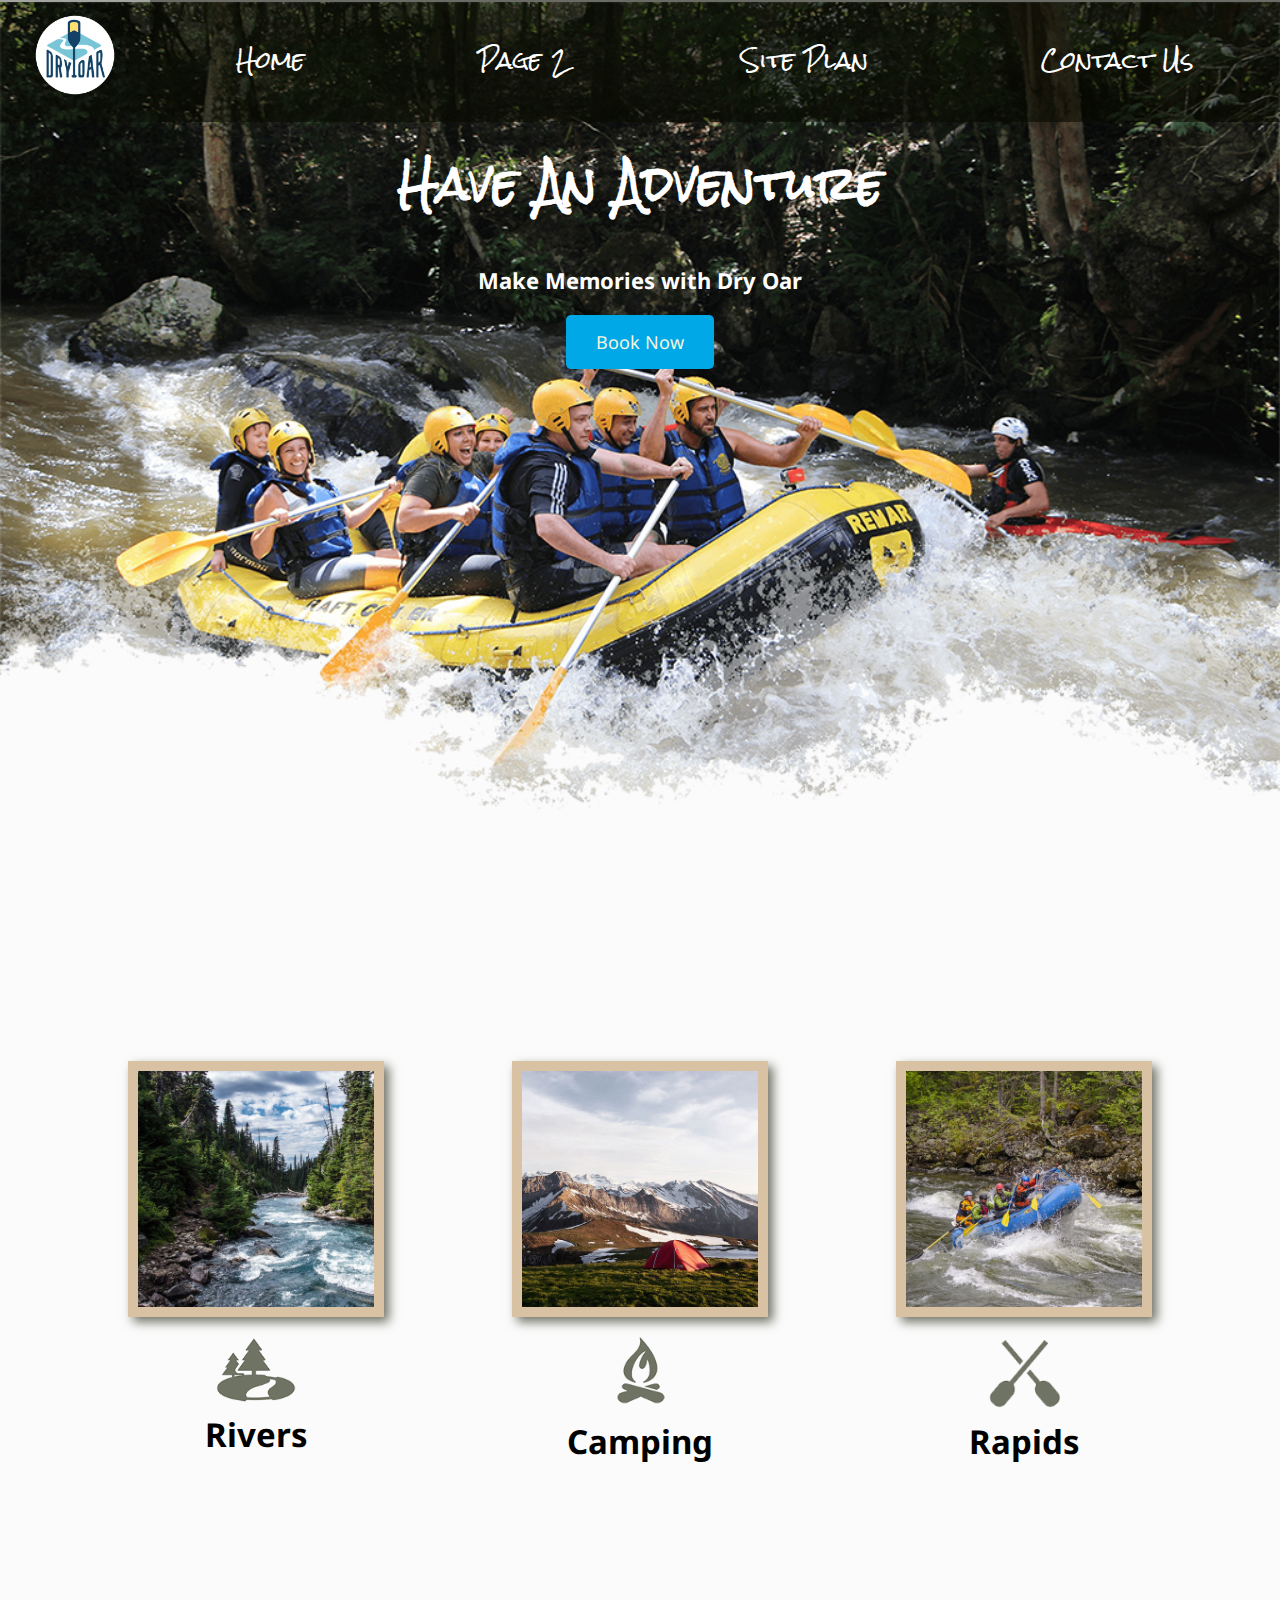
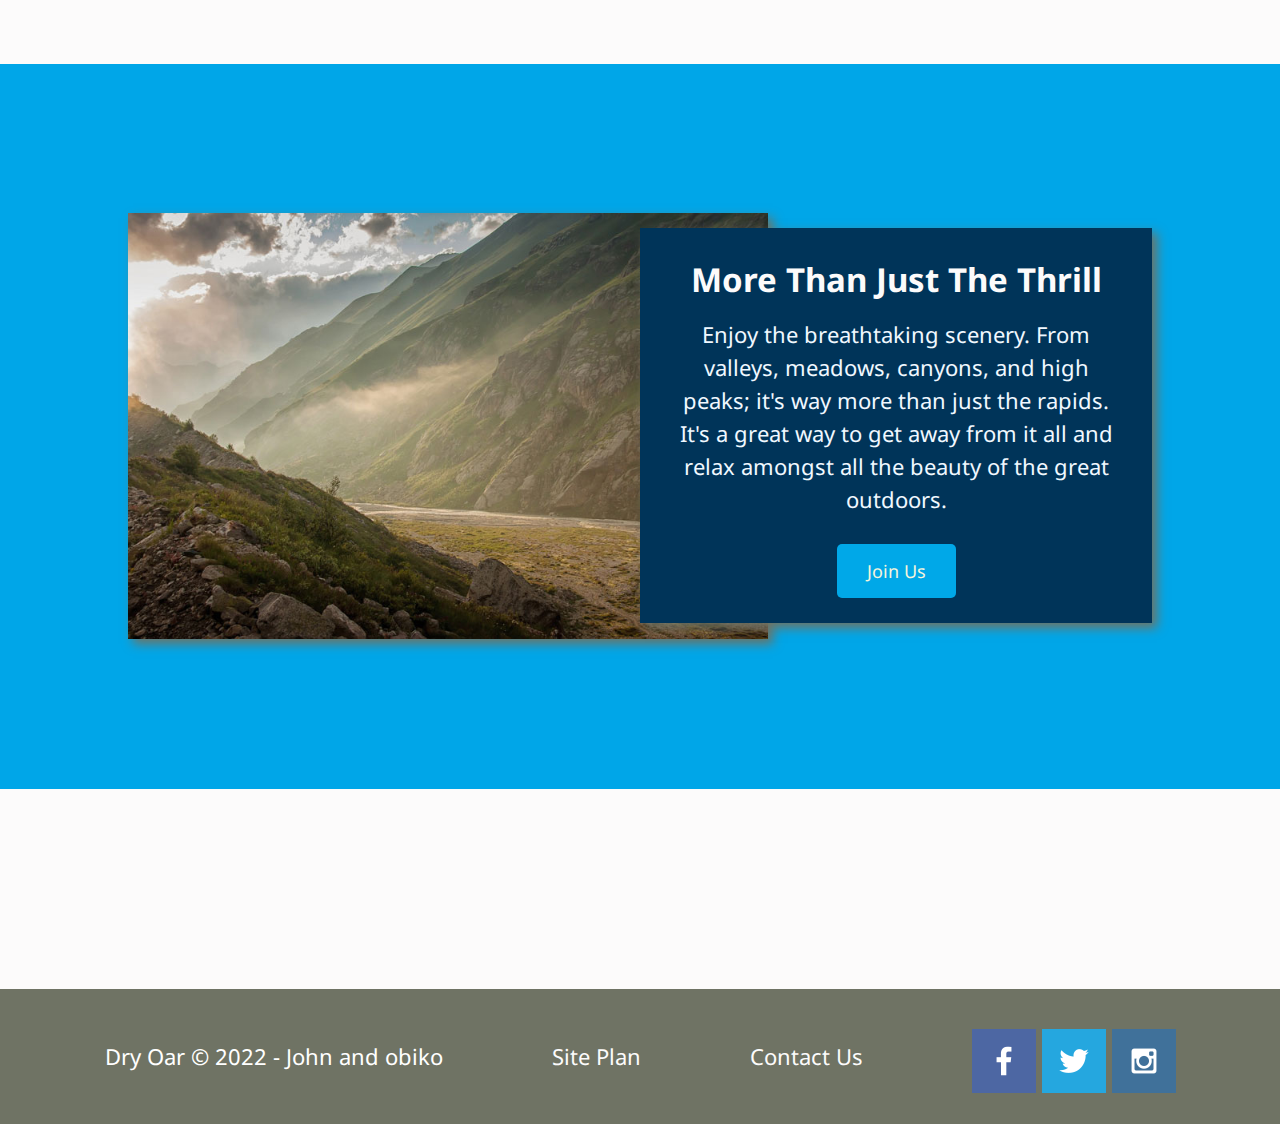
==== index.html @ a0aaf91a "Code Added" ====
<!DOCTYPE html>
<html lang="en">
<head>
    <meta charset="UTF-8">
    <meta http-equiv="X-UA-Compatible" content="IE=edge">
    <meta name="viewport" content="width=device-width, initial-scale=1.0">
    <link rel="stylesheet" href="styles/style.css">
    <title>Whitewater Rafting Vacations | Dry Oar Boating | Home</title>
</head>
<body>
    <div id="content">
        <header>
            <a id="logo_link" href="index.html">
                <img class="logo" src="images/logo.png" alt="Dry Oar Logo">
            </a>
            <nav>
                <a href="index.html">Home</a>
                <a href="#">Page 2</a>
                <a href="site-plan-rafting.html">Site Plan</a>
                <a href="contactus.html">Contact Us</a>
            </nav>
        </header>
        <div id="hero">
            <div id="hero-box">
                <img id="hero-img" src="images/hero.png" alt="People enjoying white water rafting">
            </div>
            <section id="hero-msg">
                <h1 class="home-title">Have An Adventure</h1>
                <h4>Make Memories with Dry Oar</h4>
                <div class="button-box">
                    <a class="book" href="rates.html">Book Now</a>
                </div>
            </section>
        </div>
        <main class="home-grid">
            <section class="rivers-card">
                <img class="card-img" src="images/rivers.jpg" alt="river in forest">
                <img class="icon" src="images/river_icon.png" alt="river icon">
                <h2>Rivers</h2>
            </section>
            <section class="camping-card">
                <img class="card-img" src="images/camping.jpg" alt="tent in mountains">
                <img class="icon" src="images/fire_icon.png" alt="fire icon">
                <h2>Camping</h2>
            </section>
            <section class="rapids-card">
                <img class="card-img" src="images/rapids.jpg" alt="rafting boat">
                <img class="icon" src="images/oars.png" alt="oars icon">
                <h2>Rapids</h2>
            </section>
            <div id="background"></div>
            <img class="mountains" src="images/mountains.jpg" alt="Misty mountains">
            <section class="msg">
                <h2>More Than Just The Thrill</h2>
                <p>Enjoy the breathtaking scenery. From valleys, meadows, canyons, and high peaks; it's way more than just the rapids. It's a great way to get away from it all and relax amongst all the beauty of the great outdoors. </p>
                <a class='join' href="rivers.html">Join Us</a>
            </section>
        </main>
        <footer>
            <p>Dry Oar © 2022 - John and obiko</p>
            <p><a href="site-plan-rafting.html">Site Plan</a></p>
            <p><a href="contactus.html">Contact Us</a></p>
            <div class="social">
                <a href="https://facebook.com" target="_blank">
                    <img src="images/facebook.png" alt="fb icon">
                </a>
                <a href="https://twitter.com" target="_blank">
                    <img src="images/twitter.png" alt="twitter icon">
                </a>
                <a href="https://instagram.com" target="_blank">
                    <img src="images/instagram.png" alt="instagram icon">
                </a>
            </div>
        </footer>
    </div >
    
</body>
</html>
---- styles/style.css ----
@import url('https://fonts.googleapis.com/css2?family=Montserrat:wght@200&family=Noto+Sans:wght@200&family=Rock+Salt&display=swap');

#content{
    max-width: 1600px;
    margin: 0 auto;
}


nav a{
    text-align: center;
    color: #ffffff;
    text-decoration: none;
    padding: 35px;
    
}
nav{
    display: flex;
    justify-content: space-around;
    background: #070c015d;
}
#hero-msg h1{
    text-align: center;
    color: #ffffff;
    grid-column: 2/3;
    grid-row: 1/3;
    
}
#hero-msg h4{
    text-align: center;
    color: #ffffff;
    grid-column: 2/3;
    grid-row: 1/3;
}
.button-box{
    text-align: center;
}
main section{
    text-align: center;
}
main section img{
    box-sizing:border-box ;
}

#background {
    height: 725px;
    background-color:#00a6e8; 
    grid-column: 1/11;
    grid-row: 4/9;
}


body {
    background-color: #fcfbfb;
    font-family:Noto Sans, Montserrat, sans-serif;
    font-size: 22px;
    padding: 0;
    margin: 0;
}
header {
    display: grid;
    grid-template-columns: 150px auto;
    background-color:#070c015d;
    font: "Rock Salt";
    font-family:Rock Salt, Noto Sans, Montserrat, sans-serif;
   
}
nav a:hover {
    background-color: rgb(255, 255, 255);
    color: #00171F;
}
.book, .join{
    background-color: #00A8E8; 
    color: beige;
    text-decoration: none;
    font-size: 18px;
    padding: 15px 30px;
    margin-top: 50px;
    border-radius: 5px;
}
.book:hover, .join:hover{
    background-color:#007EA7;
    color: rgba(255, 228, 196, 0.914);
}
.msg{
    background-color:#003459;
    line-height: 1.5em;
    padding: 35px;
    grid-column: 6/10;
    grid-row: 6/7;
    box-shadow: 5px 5px 10px #6f7364;
}
footer{
    background-color:#00171F;
    color: #ffffff;
    padding: 25px 50px;
    margin-top: 200px;
}
.home-title{
    color: #000000;
    font-family:Rock Salt, Noto Sans, Montserrat, sans-serif;
    font-size: 2em;
    margin-top: 10px;
}
h4{
    color: #000;
}
.msg h2{
    color: #fcfbfb;
    font-family:Noto Sans, Montserrat, sans-serif;
}
.msg p{
    color: aliceblue;
    font-size: 1em;
    padding-bottom: 15px;
}
footer a{
    color: #fcfbfb;
    text-decoration: none;
}
footer a:hover{
    color: #000;
}

.icon {
    width: 80px;
    padding-top: 10px;
}
.logo {
    width: 80px;
}
#hero-img{
    width: 100%;
}
font p{
    font-size:  0.1em;
    font-family:Noto Sans, Montserrat, sans-serif;
    
}
font p a:hover {
    text-decoration: underline;
}
h2{
    margin: 0;
}
#logo_link{
    padding-top: 5px;
    justify-self: center;
    align-self: center;
}
footer .social img{
    padding-top: 15px;
}
.rivers-card, .camping-card, .rapids-card{
    margin: 200px 0;
}
.card-img{
    border: 10px solid #d9c2a3;
    transition: transform .5s;
    box-shadow: 5px 5px 10px #6f7364;
}
#hero{
    display: grid;
    grid-template-columns: 1fr 3fr 1fr;
    margin-top: -120px; 
}
#hero-box{
    grid-column: 1/4;
    grid-row: 1/3;
    z-index: -1;

}
#hero-msg{
    grid-column: 2/3;
    grid-row: 1/2;
    margin-top: 120px;
    }
    
.home-grid{
    display: grid;
    grid-template-columns:1fr 1fr 1fr 1fr 1fr 1fr 1fr 1fr 1fr 1fr;
}

.display-grid{
    grid-template-columns:10fr
}
.card-img, .mountains {
    width: 100%;
}
.rivers-card{
    grid-column: 2/4;
    grid-row: 2/3;
}
.camping-card{
    grid-column: 5/7;
    grid-row: 2/3;
}
.rapids-card{
    grid-column: 8/10;
    grid-row: 2/3;
}
.mountains{
    grid-column: 2/7;
    grid-row: 5/8;
    box-shadow: 5px 5px 10px #6f7364;
}
footer{
    background-color: #6f7364;
    padding: 25px 50px;
    margin-top: 200px; 
    display: flex;
    justify-content: space-around;
    align-items: center;
}
.card-img:hover {
    opacity: .6;
    transform: scale(1.1);
}
  
@media screen and (max-width: 900px) {
    #hero, .home-grid {
        display: block;
        height: auto;
    }
    nav, footer {
        flex-direction: column;
    }
    nav a {
        display: block;
        padding: 15px;
    }
    #hero {
        margin-top: 0;
    }
    #hero-msg {
        margin-top: 0;
    }
    #hero-msg h4 {
        display: none;
    }
    .home-title {
        font-size: 25px;
        color: #6f7364;
    }
    .rivers-card, .camping-card, .rapids-card { 
        margin: 50px auto;
        width: 60%;
    }
    #background {
        display: none;
    }
    .mountains, .msg {
        width: 80%;
        display: block;
        margin: 0 auto;
    }
    footer {
        margin-top: 25px;
    }
}
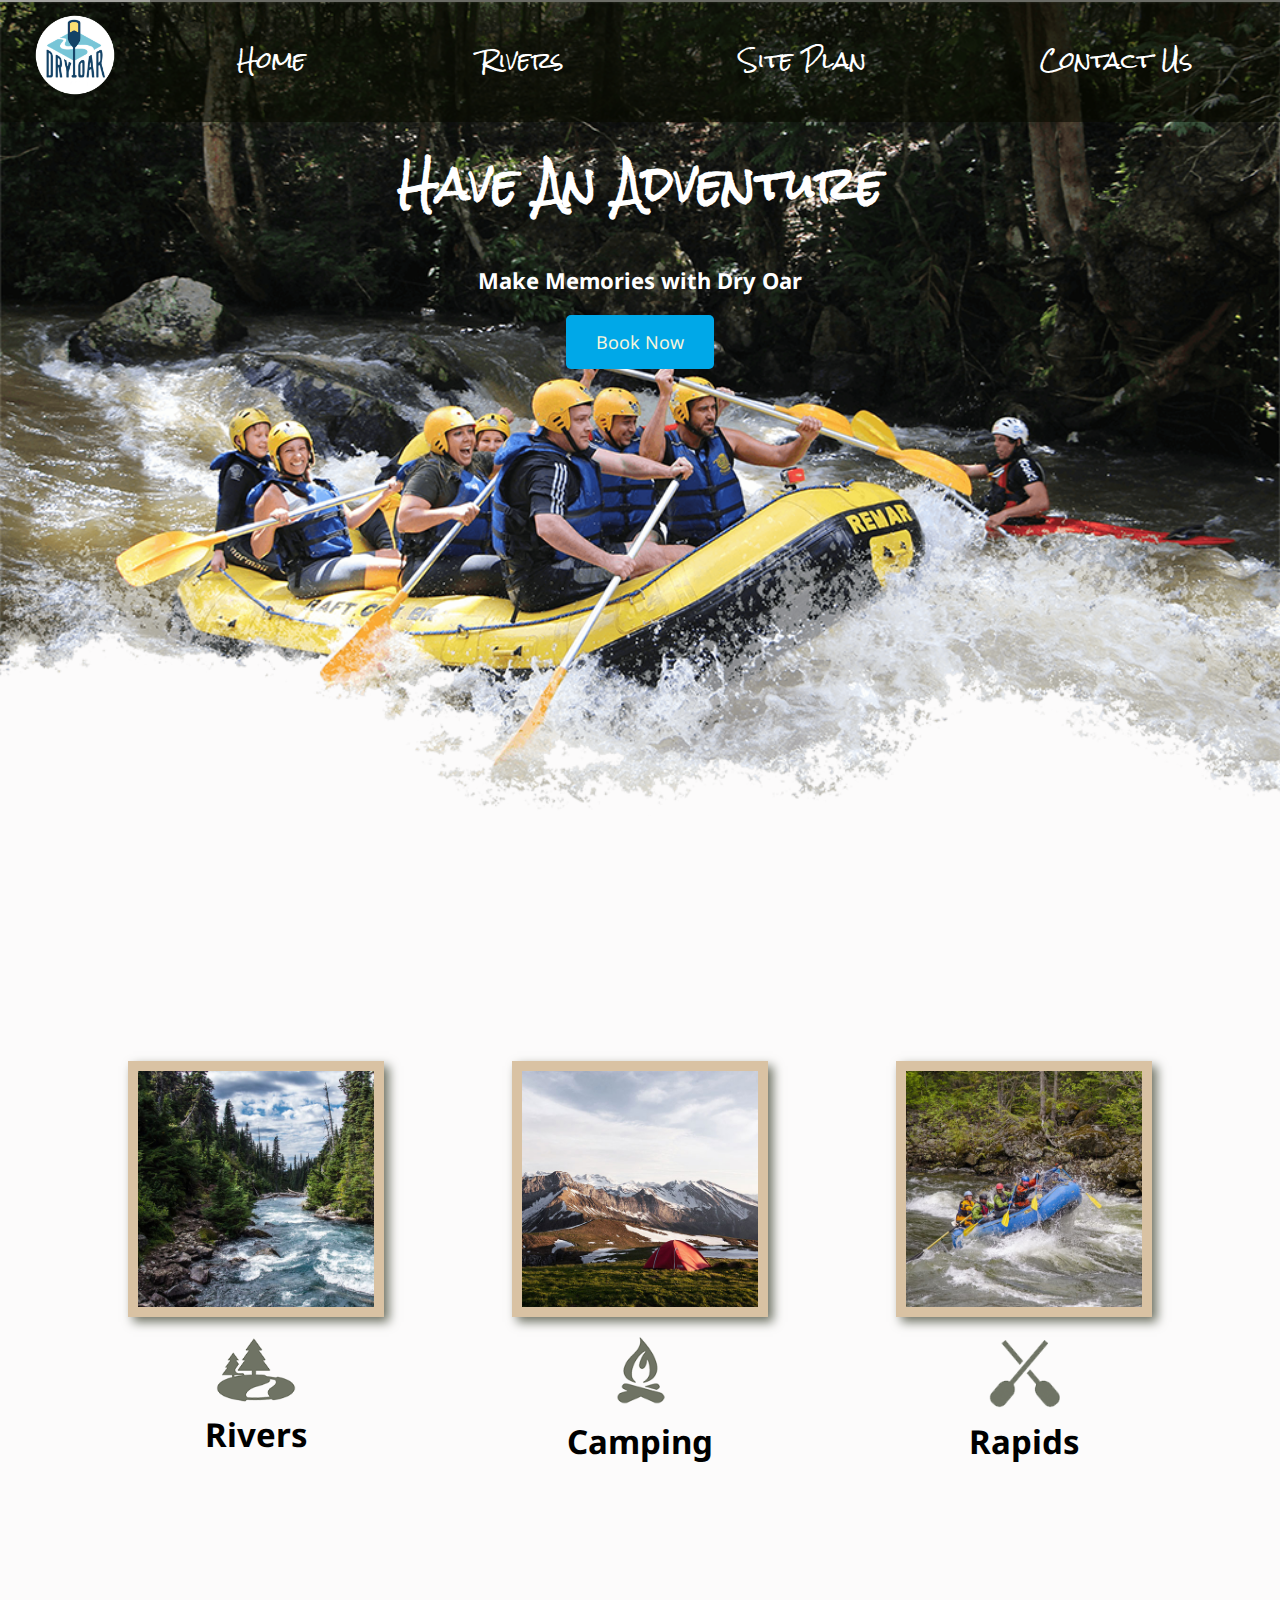
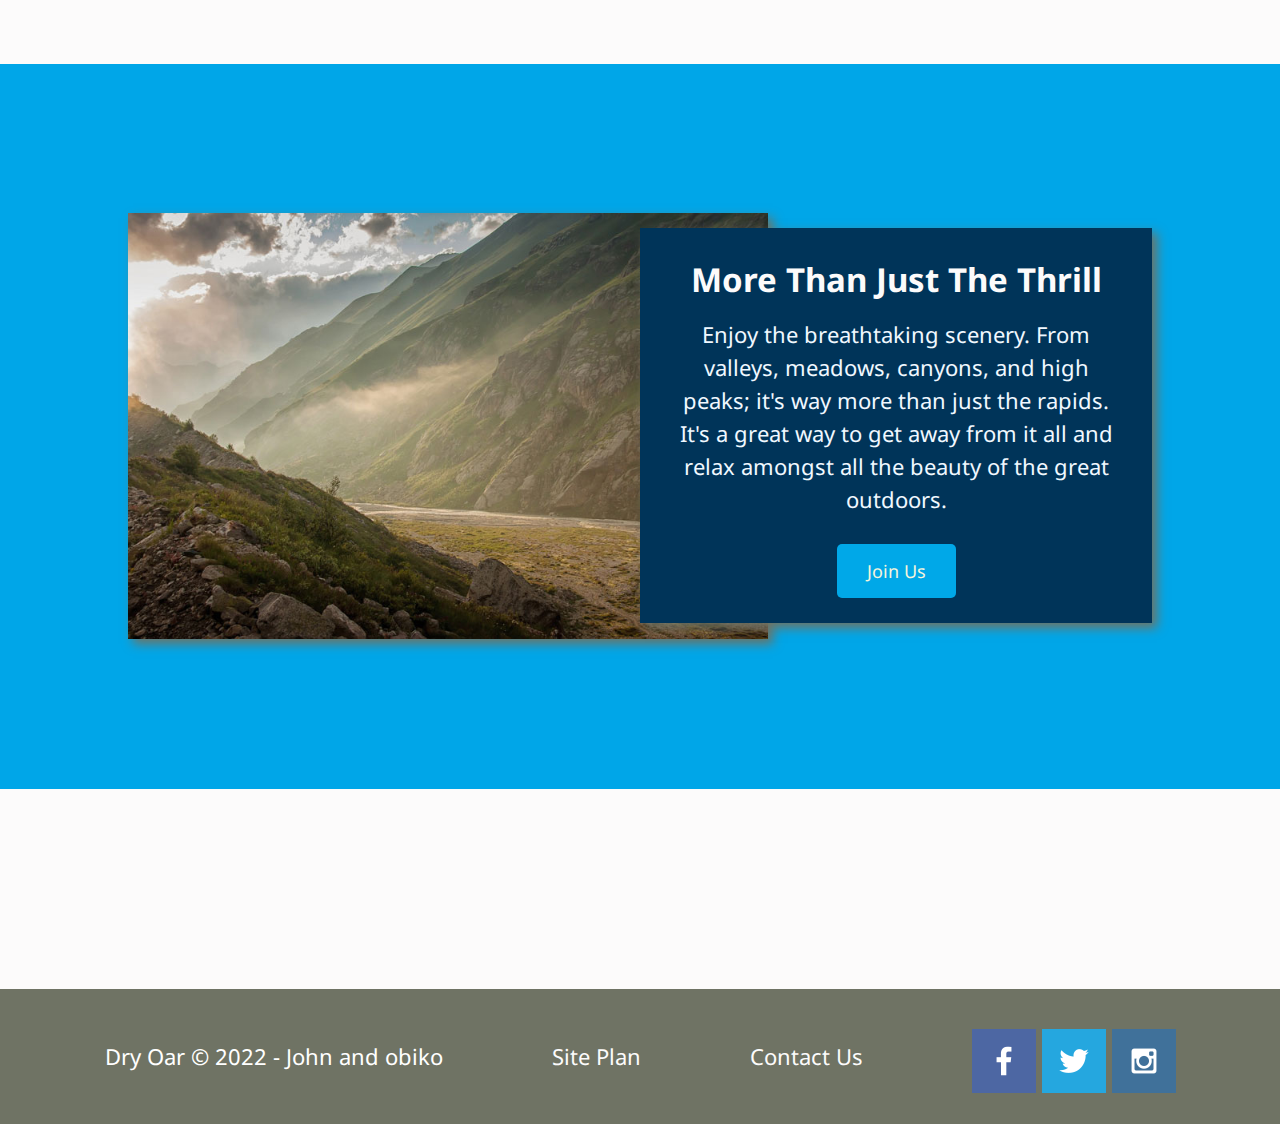
==== commit 51ccef00: "name" ====
--- a/index.html
+++ b/index.html
@@ -15,7 +15,7 @@
             </a>
             <nav>
                 <a href="index.html">Home</a>
-                <a href="#">Page 2</a>
+                <a href="#">Rivers</a>
                 <a href="site-plan-rafting.html">Site Plan</a>
                 <a href="contactus.html">Contact Us</a>
             </nav>
--- a/styles/style.css
+++ b/styles/style.css
@@ -159,9 +159,10 @@
     box-shadow: 5px 5px 10px #6f7364;
 }
 #hero{
-    display: grid;
+    display: grid; 
     grid-template-columns: 1fr 3fr 1fr;
     margin-top: -120px; 
+    
 }
 #hero-box{
     grid-column: 1/4;
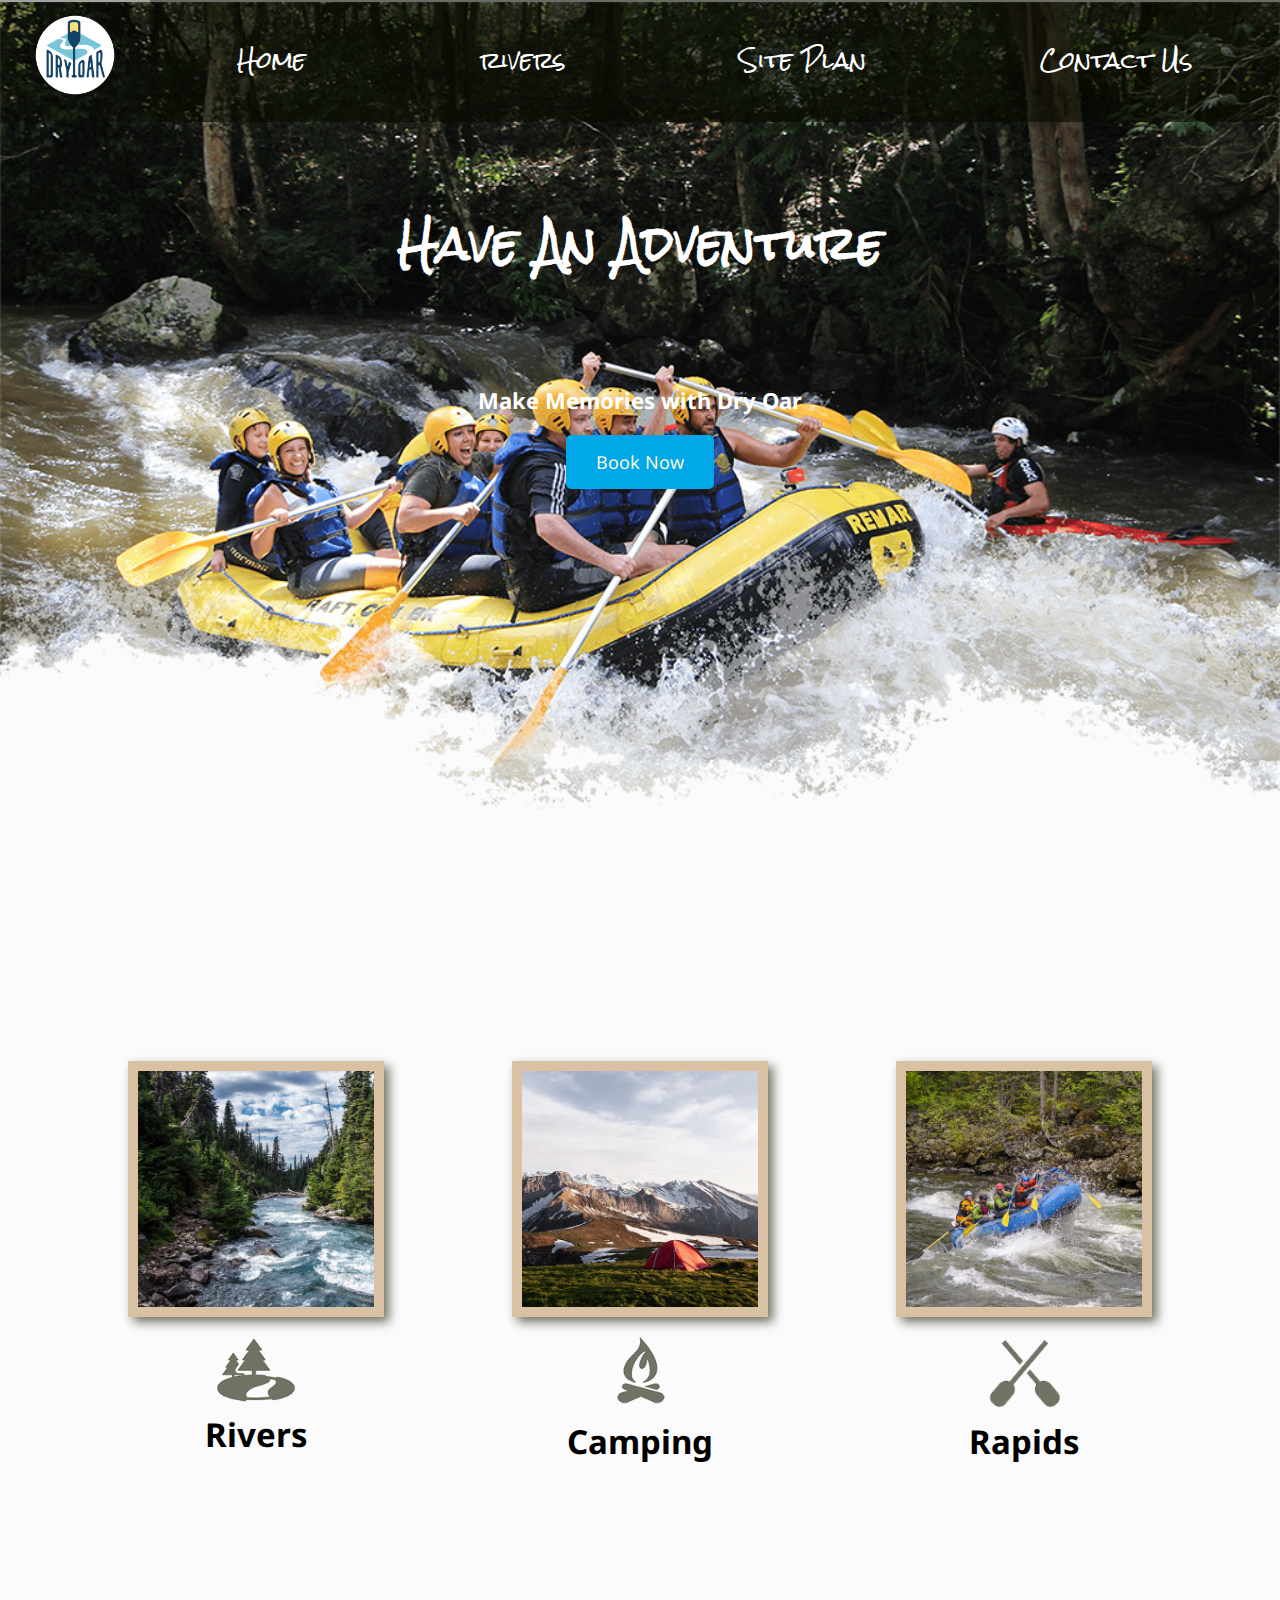
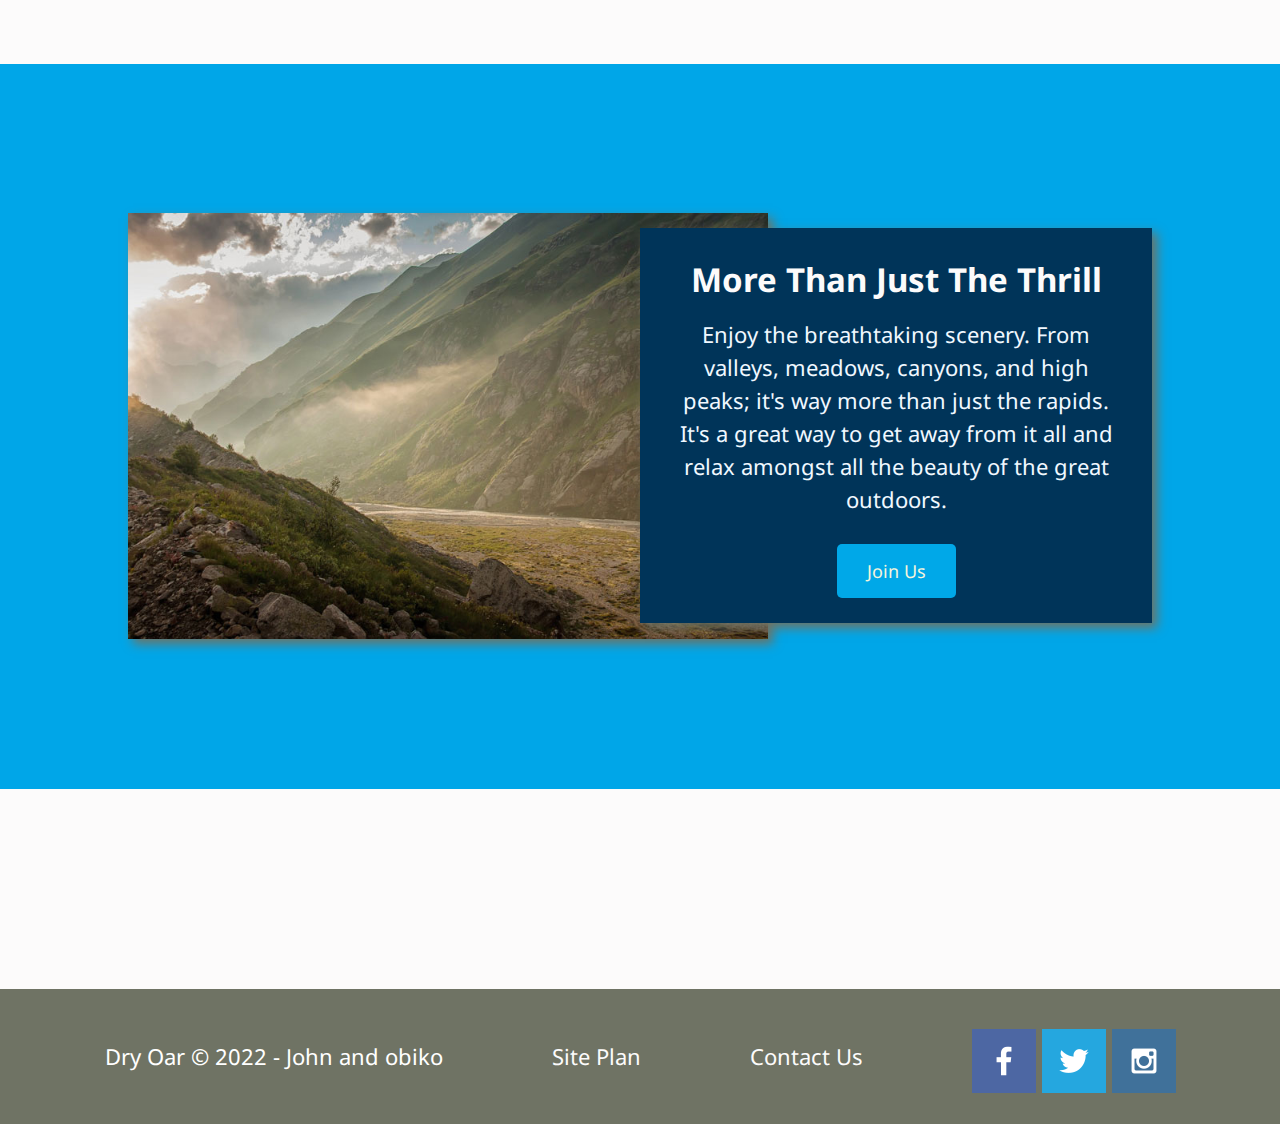
==== commit 190f243c: "new" ====
--- a/index.html
+++ b/index.html
@@ -15,7 +15,7 @@
             </a>
             <nav>
                 <a href="index.html">Home</a>
-                <a href="#">Rivers</a>
+                <a href="rivers.html">rivers</a>
                 <a href="site-plan-rafting.html">Site Plan</a>
                 <a href="contactus.html">Contact Us</a>
             </nav>
--- a/styles/style.css
+++ b/styles/style.css
@@ -1,7 +1,7 @@
 @import url('https://fonts.googleapis.com/css2?family=Montserrat:wght@200&family=Noto+Sans:wght@200&family=Rock+Salt&display=swap');
 
 #content{
-    max-width: 1600px;
+    max-width: 2000px;
     margin: 0 auto;
 }
 
@@ -216,7 +216,103 @@
     opacity: .6;
     transform: scale(1.1);
 }
-  
+h1{
+    padding: 60px;
+    text-align: center;
+    background: #1abc9c00;
+    color: rgb(0, 0, 0);
+    font-size: 30px;
+}
+img {
+    max-width: 100%
+  }
+  .image {
+    flex-basis: 40%
+  }
+  .text {
+    font-size: 20px;
+    padding-left: 20px;
+  }
+.container{
+    display: flex;
+    align-items: center;
+}
+
+
+
+    body
+    {
+    overflow-x:hidden;
+    font-family:'Noto Sans', sans-serif;
+    }
+    .section-container
+    {
+    --bs-gutter-x: 1.5rem;
+    --bs-gutter-y: 0;
+    display: flex;
+    flex-wrap: wrap;
+    }
+    .section-container .columns
+    {
+    flex:0 0 auto;
+    width:50%;
+    }
+    .section-container .columns.image
+    {
+    background-position:center;
+    background-repeat:no-repeat;
+    background-size:cover;
+    width: 0;
+    }
+    .section-container .columns.content .content-container
+    {
+    padding:120px 120px;
+    }
+    .section-container .columns.content .content-container h5
+    {
+    font-weight:700;
+    font-size:25px;
+    margin-bottom:20px;
+    }
+    .section-container .columns.content .content-container p
+    {
+    font-weight:400;
+    font-size:16px;
+    margin-bottom:20px;
+    margin-bottom:15px;
+    text-align:justify;
+    }
+    @media screen and (max-width:767px)
+    {
+    .section-container
+    {
+    flex-flow:row wrap;
+    }
+    .section-container .columns.image{
+    display:block;
+    order:1;
+    width:100%;
+    height:250px;
+    }
+    .section-container .columns.content
+    {
+    display:block;
+    order:2;
+    width:100%;
+    }
+    .section-container .columns.content .content-container
+    {
+    padding:20px 35px;
+    }
+    .section-container .columns.content .content-container h5
+    {
+    margin-bottom:5px;
+    }
+    }
+    
+
+
+
 @media screen and (max-width: 900px) {
     #hero, .home-grid {
         display: block;
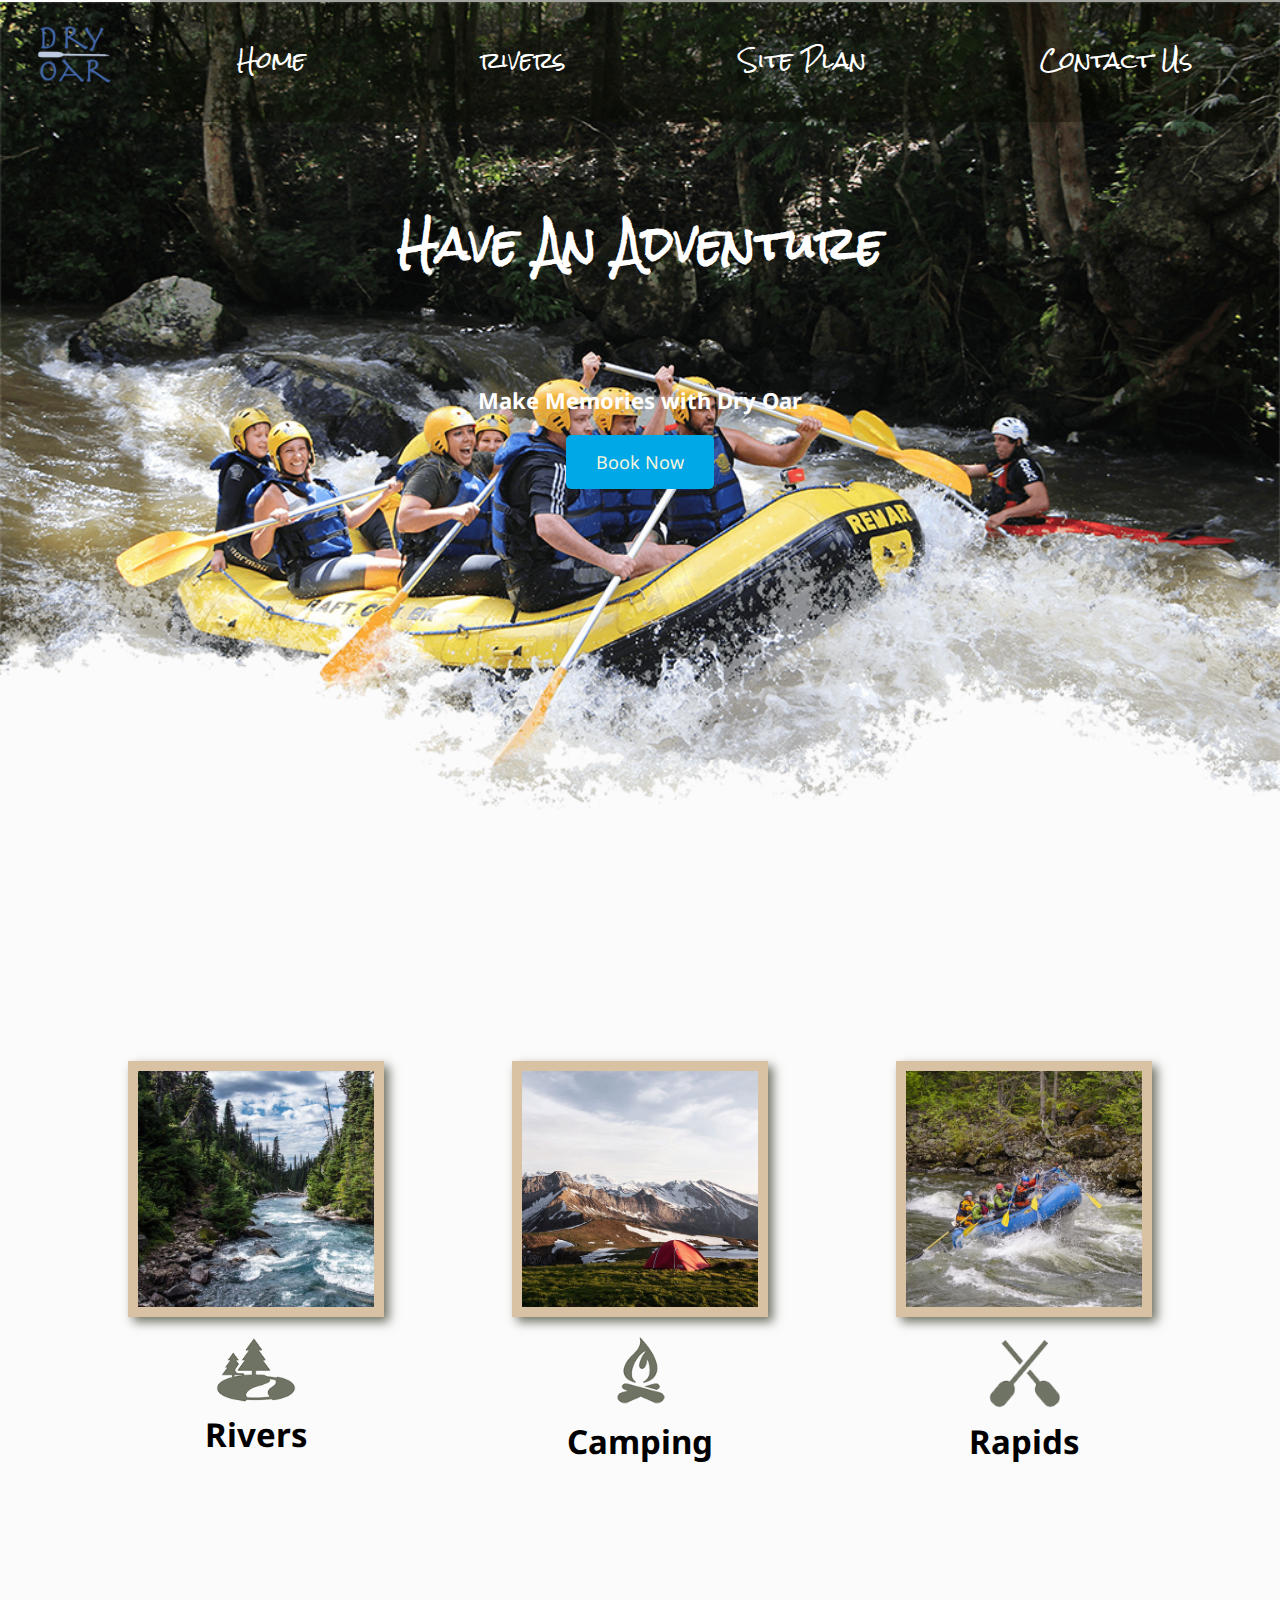
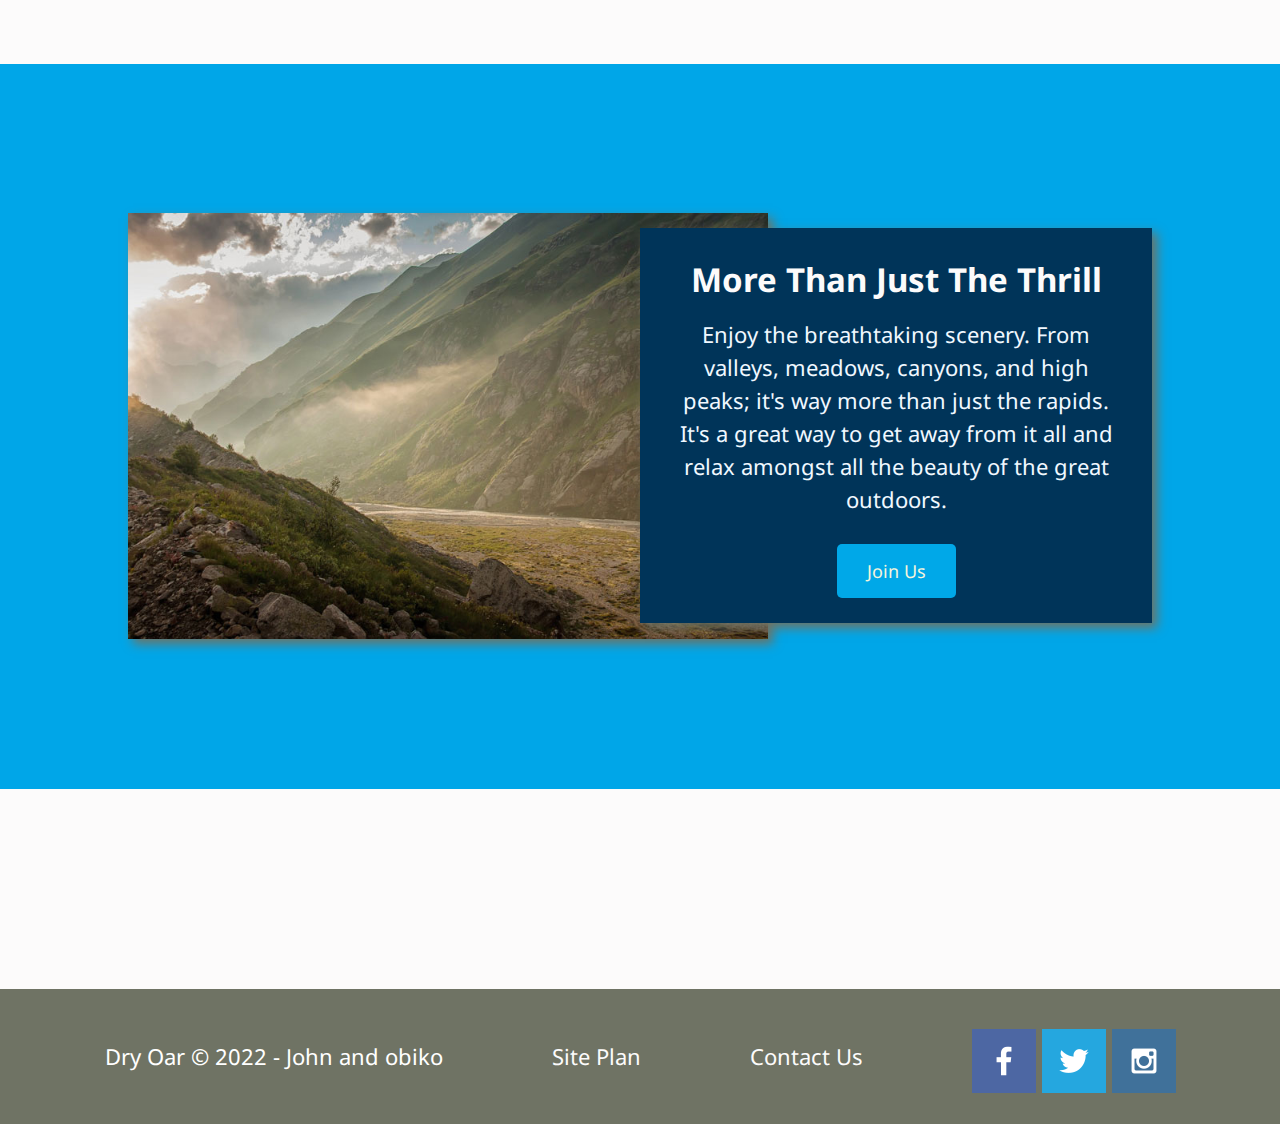
==== commit f87e90fc: "new" ====
--- a/index.html
+++ b/index.html
@@ -11,7 +11,7 @@
     <div id="content">
         <header>
             <a id="logo_link" href="index.html">
-                <img class="logo" src="images/logo.png" alt="Dry Oar Logo">
+                <img class="logo" src="images/bluelogo.png" alt="Dry Oar Logo">
             </a>
             <nav>
                 <a href="index.html">Home</a>
--- a/styles/style.css
+++ b/styles/style.css
@@ -59,7 +59,7 @@
 header {
     display: grid;
     grid-template-columns: 150px auto;
-    background-color:#070c015d;
+    background-color:#070c0100;
     font: "Rock Salt";
     font-family:Rock Salt, Noto Sans, Montserrat, sans-serif;
    
@@ -240,75 +240,81 @@
 
 
 
-    body
-    {
-    overflow-x:hidden;
-    font-family:'Noto Sans', sans-serif;
-    }
-    .section-container
-    {
-    --bs-gutter-x: 1.5rem;
-    --bs-gutter-y: 0;
-    display: flex;
-    flex-wrap: wrap;
-    }
-    .section-container .columns
-    {
-    flex:0 0 auto;
-    width:50%;
-    }
-    .section-container .columns.image
-    {
-    background-position:center;
-    background-repeat:no-repeat;
-    background-size:cover;
-    width: 0;
-    }
-    .section-container .columns.content .content-container
-    {
-    padding:120px 120px;
-    }
-    .section-container .columns.content .content-container h5
-    {
-    font-weight:700;
-    font-size:25px;
-    margin-bottom:20px;
-    }
-    .section-container .columns.content .content-container p
-    {
-    font-weight:400;
-    font-size:16px;
-    margin-bottom:20px;
-    margin-bottom:15px;
-    text-align:justify;
-    }
-    @media screen and (max-width:767px)
-    {
-    .section-container
-    {
-    flex-flow:row wrap;
-    }
-    .section-container .columns.image{
-    display:block;
-    order:1;
-    width:100%;
-    height:250px;
-    }
-    .section-container .columns.content
-    {
-    display:block;
-    order:2;
-    width:100%;
-    }
-    .section-container .columns.content .content-container
-    {
-    padding:20px 35px;
-    }
-    .section-container .columns.content .content-container h5
-    {
-    margin-bottom:5px;
-    }
-    }
+*
+{
+padding:60;
+margin:60;
+}
+body
+{
+overflow-x:hidden;
+font-family:'Noto Sans', sans-serif;
+}
+.section-container
+{
+--bs-gutter-x: 1.5rem;
+--bs-gutter-y: 0;
+display: flex;
+flex-wrap: wrap;
+}
+.section-container .columns
+{
+flex:0 0 auto;
+width:50%;
+}
+.section-container .columns.image
+{
+background-position: left;
+background-repeat:no-repeat;
+background-size: cover;
+}
+.section-container .columns.content .content-container
+{
+padding:40px 50px;
+}
+.section-container .columns.content .content-container h5
+{
+font-weight:700;
+font-size:25px;
+margin-bottom:20px;
+}
+.section-container .columns.content .content-container p
+{
+font-weight:400;
+font-size:16px;
+margin-bottom:20px;
+margin-bottom:15px;
+text-align:justify;
+}
+@media screen and (max-width:767px)
+{
+.section-container
+{
+flex-flow:row wrap;
+}
+.section-container .columns.image{
+display:block;
+order:1;
+width:80000%;
+height:60660px;
+}
+.section-container .columns.content
+{
+display:block;
+order:2;
+width:50000%;
+}
+.section-container .columns.content .content-container
+{
+padding:200000px 350000px;
+}
+.section-container .columns.content .content-container h5
+{
+margin-bottom:605px;
+}
+}
+
+
     
 
 
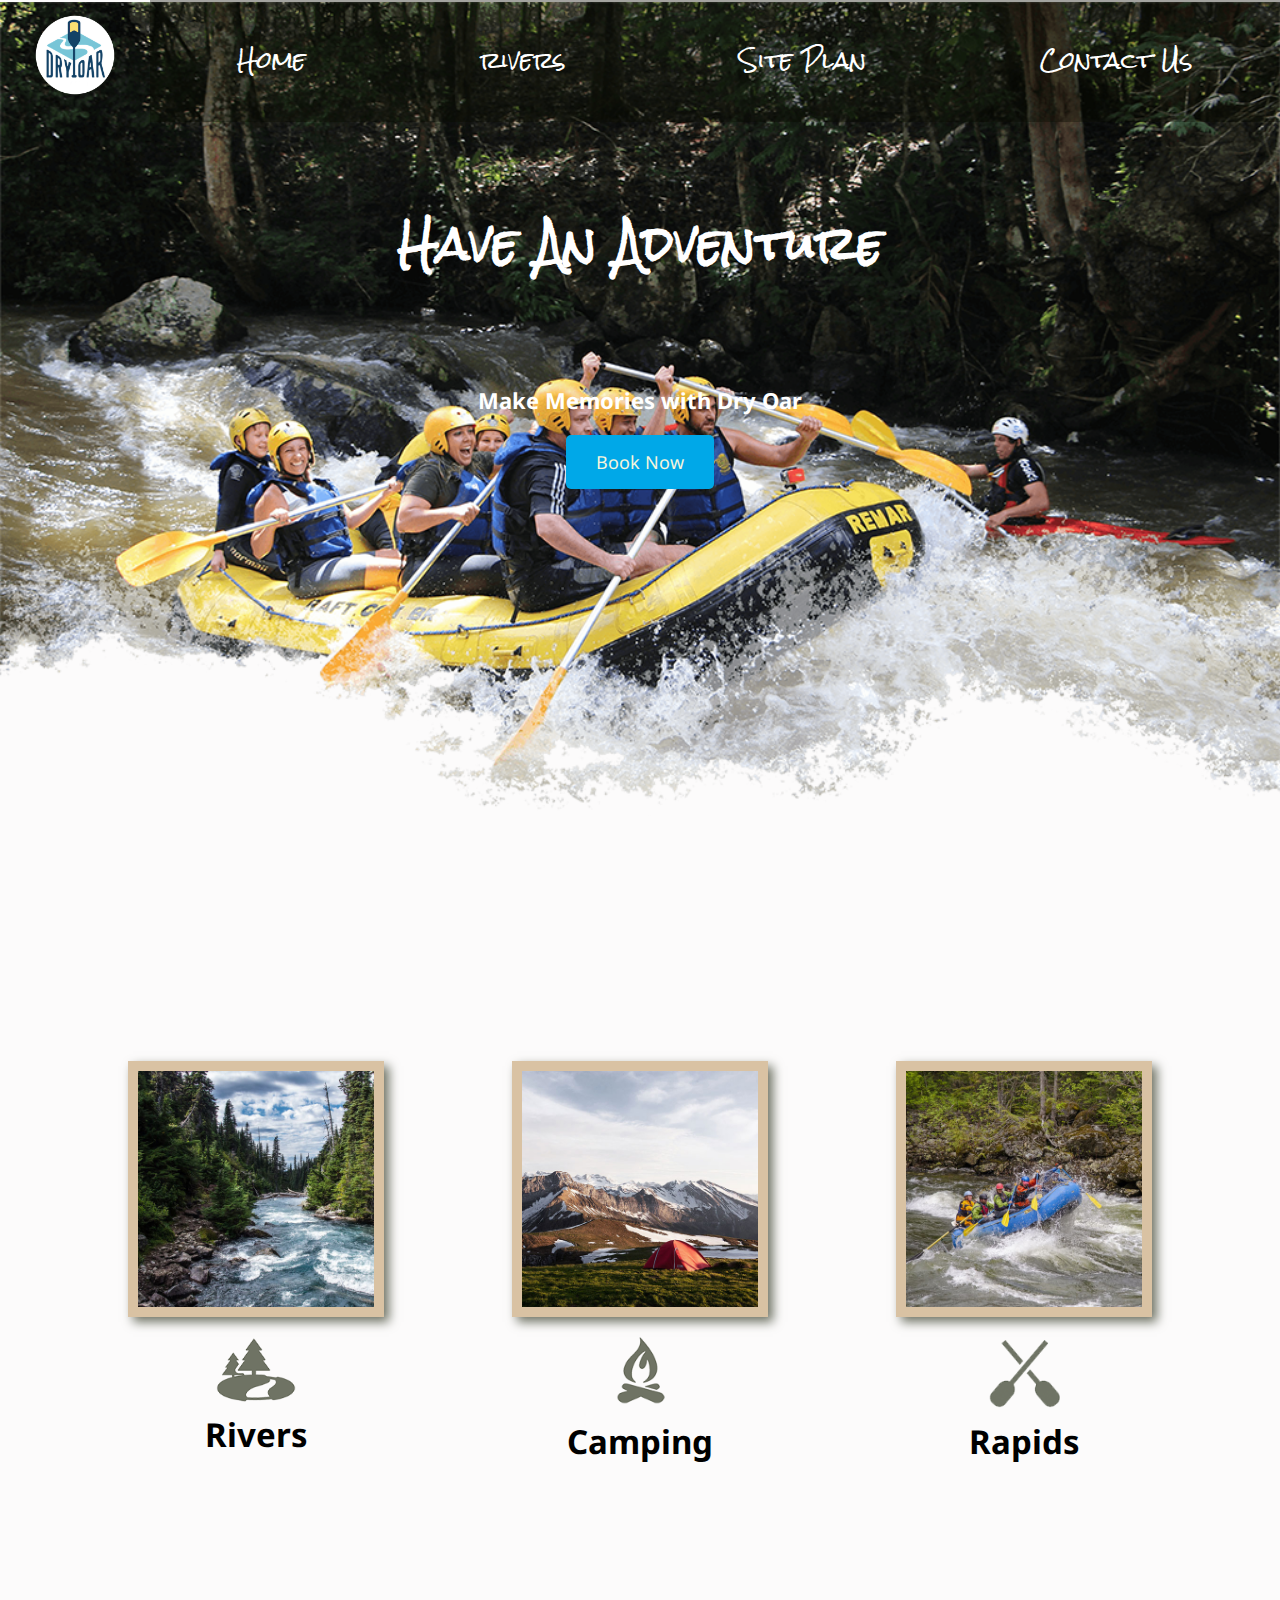
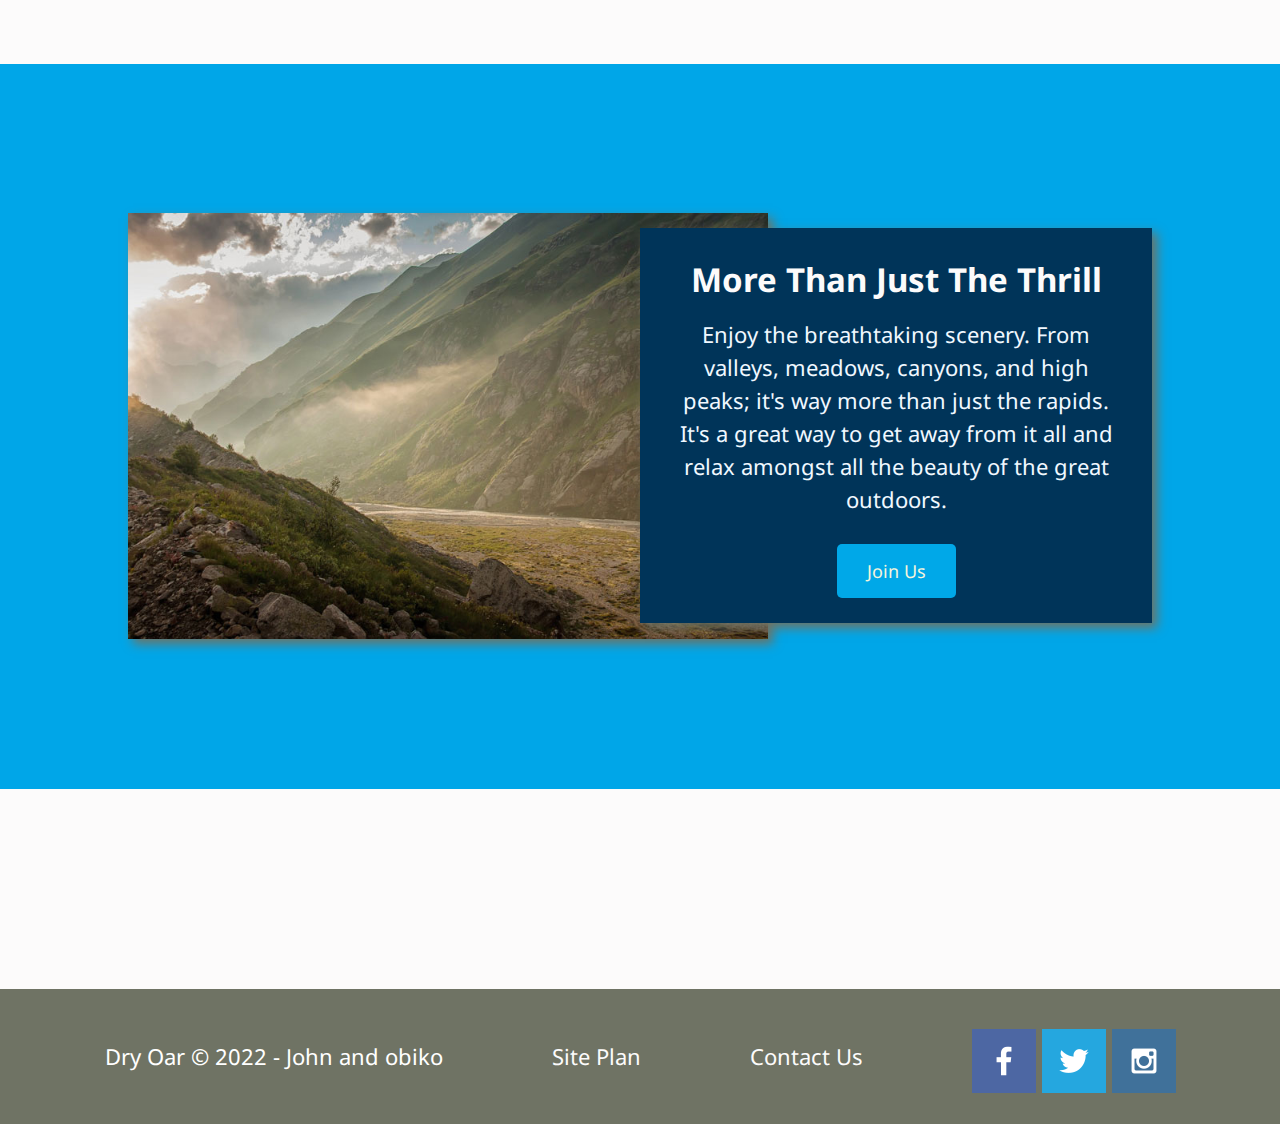
==== commit 598d705f: "new" ====
--- a/index.html
+++ b/index.html
@@ -11,7 +11,7 @@
     <div id="content">
         <header>
             <a id="logo_link" href="index.html">
-                <img class="logo" src="images/bluelogo.png" alt="Dry Oar Logo">
+                <img class="logo" src="images/logo.png" alt="Dry Oar Logo">
             </a>
             <nav>
                 <a href="index.html">Home</a>
--- a/styles/style.css
+++ b/styles/style.css
@@ -8,7 +8,7 @@
 
 nav a{
     text-align: center;
-    color: #ffffff;
+    color: rgb(255, 255, 255);
     text-decoration: none;
     padding: 35px;
     
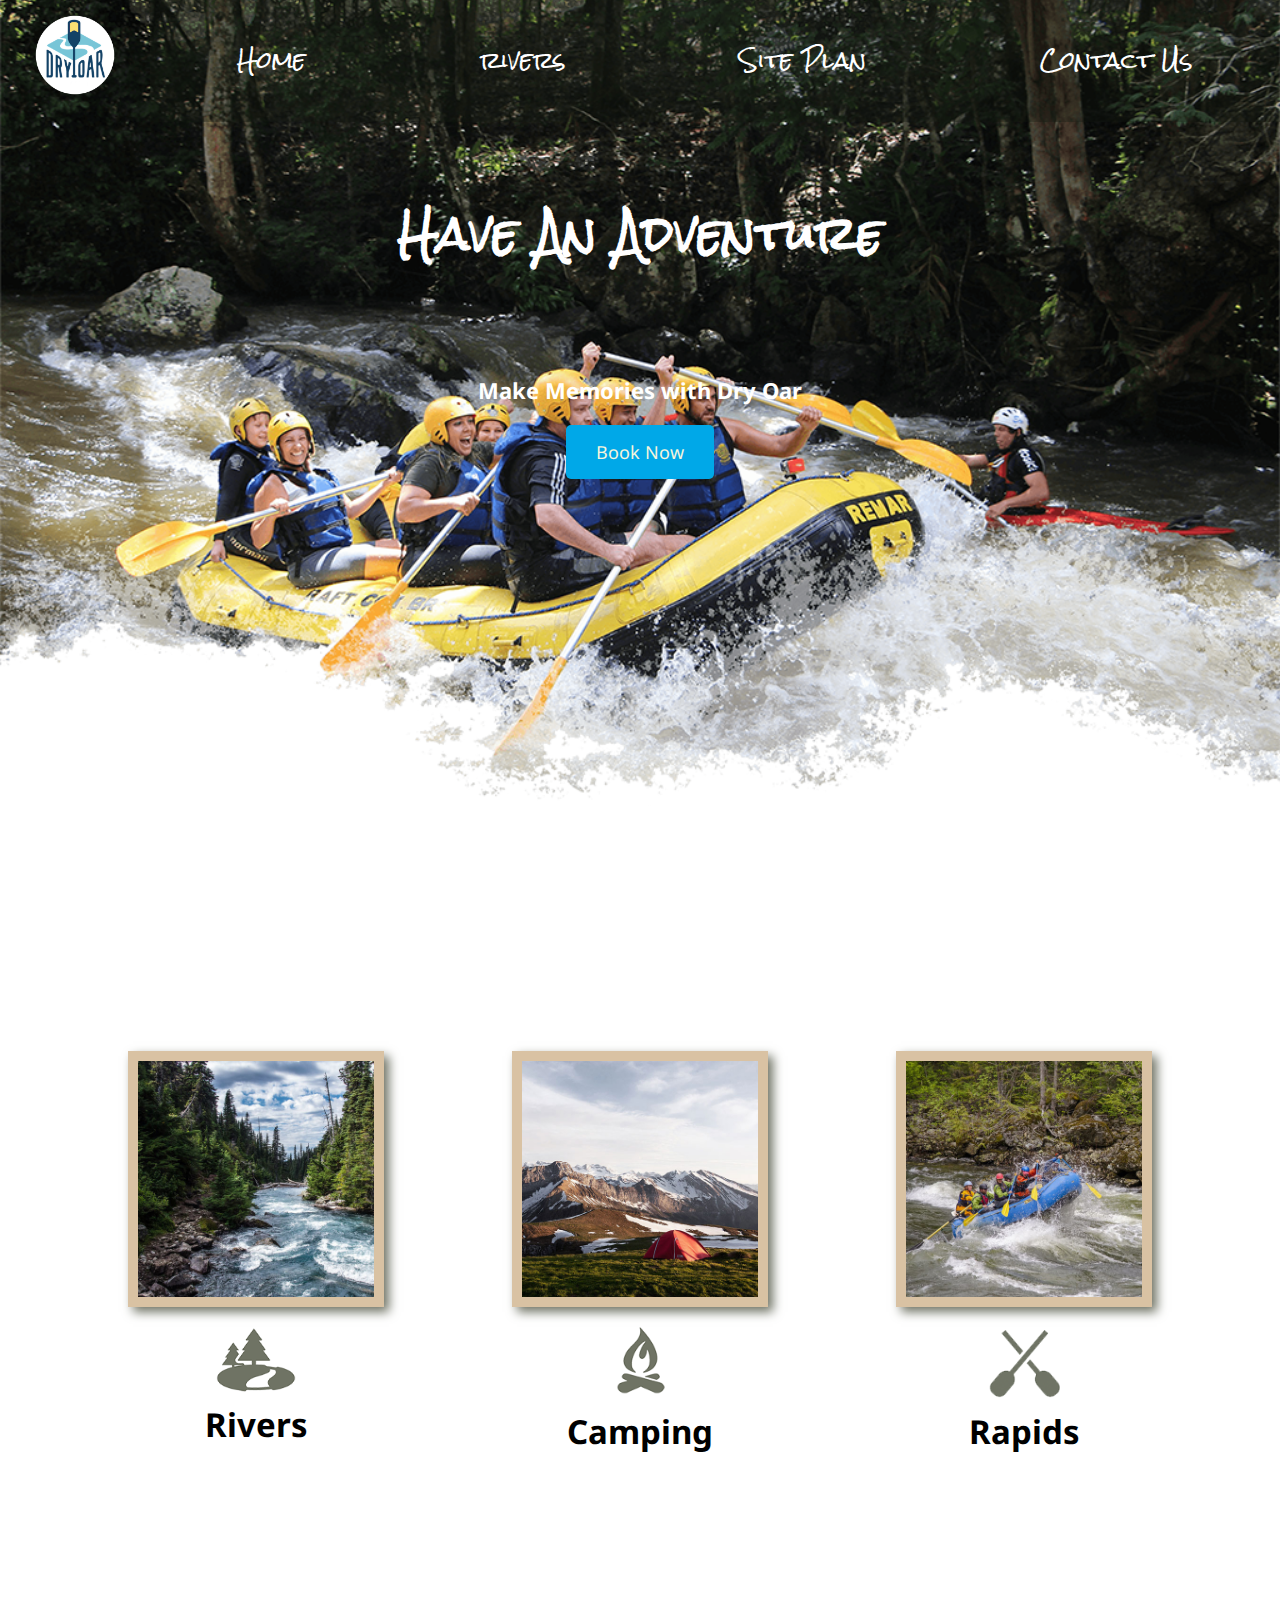
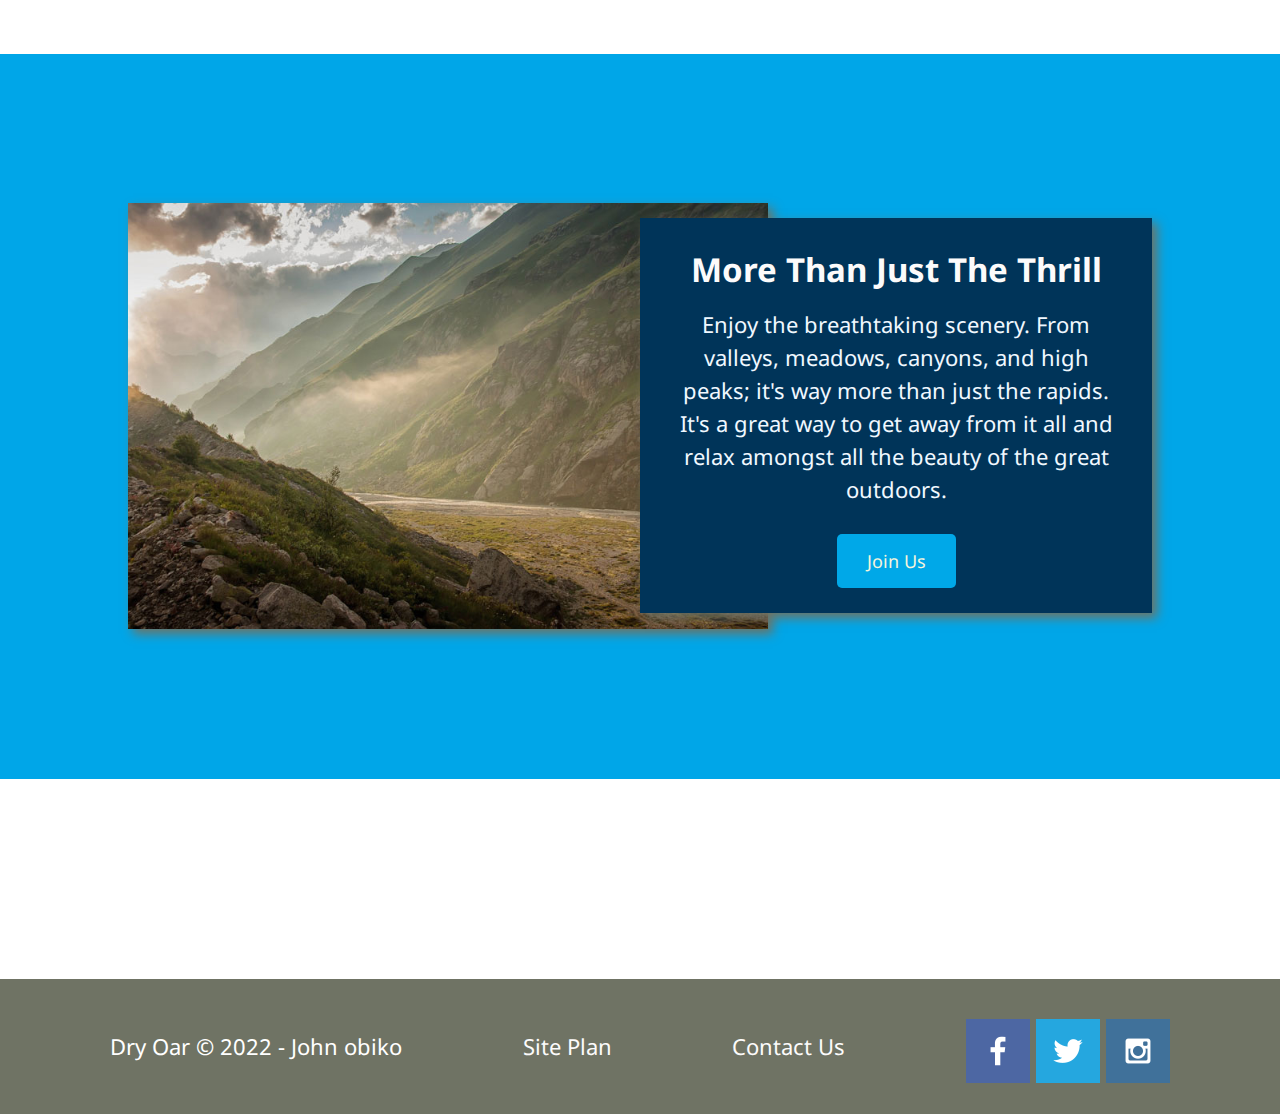
==== commit 211d1c44: "final changes" ====
--- a/index.html
+++ b/index.html
@@ -57,7 +57,7 @@
             </section>
         </main>
         <footer>
-            <p>Dry Oar © 2022 - John and obiko</p>
+            <p>Dry Oar © 2022 - John obiko</p>
             <p><a href="site-plan-rafting.html">Site Plan</a></p>
             <p><a href="contactus.html">Contact Us</a></p>
             <div class="social">
--- a/styles/style.css
+++ b/styles/style.css
@@ -8,7 +8,7 @@
 
 nav a{
     text-align: center;
-    color: rgb(255, 255, 255);
+    color: #ffffff;
     text-decoration: none;
     padding: 35px;
     
@@ -16,7 +16,7 @@
 nav{
     display: flex;
     justify-content: space-around;
-    background: #070c015d;
+    background: #151c1352;
 }
 #hero-msg h1{
     text-align: center;
@@ -50,7 +50,7 @@
 
 
 body {
-    background-color: #fcfbfb;
+    background-color: #ffffff;
     font-family:Noto Sans, Montserrat, sans-serif;
     font-size: 22px;
     padding: 0;
@@ -59,13 +59,13 @@
 header {
     display: grid;
     grid-template-columns: 150px auto;
-    background-color:#070c0100;
+    background-color:#070c0108;
     font: "Rock Salt";
     font-family:Rock Salt, Noto Sans, Montserrat, sans-serif;
    
 }
 nav a:hover {
-    background-color: rgb(255, 255, 255);
+    background-color: rgba(255, 255, 255, 0.865);
     color: #00171F;
 }
 .book, .join{
@@ -161,7 +161,7 @@
 #hero{
     display: grid; 
     grid-template-columns: 1fr 3fr 1fr;
-    margin-top: -120px; 
+    margin-top: -130px; 
     
 }
 #hero-box{
@@ -237,7 +237,26 @@
     display: flex;
     align-items: center;
 }
-
+#myBtn {
+    display: none;
+    position: fixed;
+    bottom: 20px;
+    right: 30px;
+    z-index: 99;
+    font-size: 18px;
+    border: none;
+    outline: none;
+    background-color: red;
+    color: white;
+    cursor: pointer;
+    padding: 15px;
+    border-radius: 4px;
+  }
+  
+  #myBtn:hover {
+    background-color: #555;
+  }
+ 
 
 
 *
